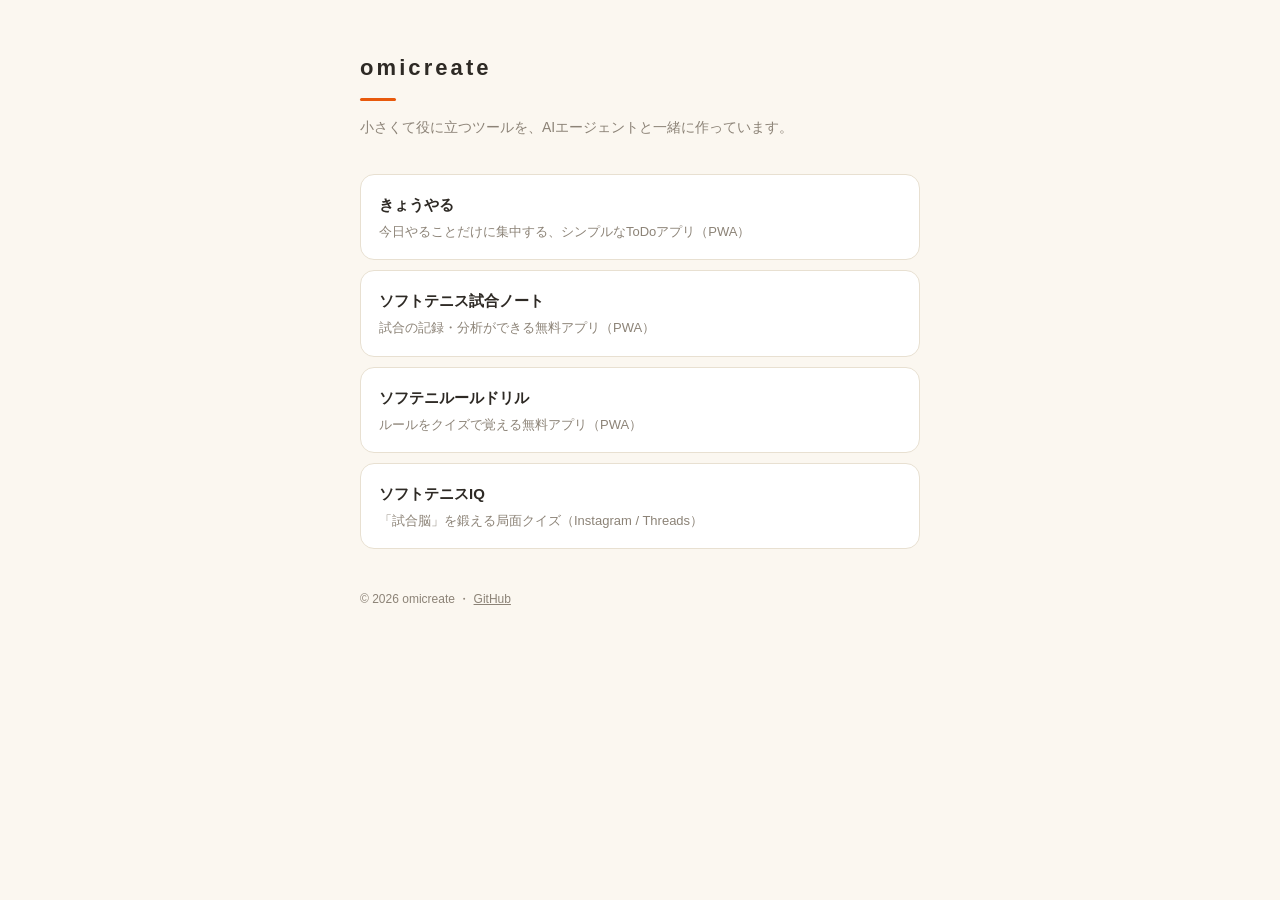
==== index.html @ e453bd3f "omicreateホームページ初版 — プロダクト一覧とTWA用assetlinks.jsonの置き場 Co-Authored-By: Claude Fable 5 <noreply@anthropi" ====
<!DOCTYPE html>
<html lang="ja">
<head>
<meta charset="UTF-8">
<meta name="viewport" content="width=device-width, initial-scale=1">
<title>omicreate</title>
<meta name="description" content="小さくて役に立つツールを、AIエージェントと一緒に作っています。">
<style>
:root {
  --bg: #FBF7F0;
  --surface: #FFFFFF;
  --ink: #2E2A25;
  --ink-2: #8C8377;
  --line: #E8E0D1;
  --accent: #E8590C;
}
@media (prefers-color-scheme: dark) {
  :root {
    --bg: #1B1916; --surface: #27231E;
    --ink: #EDE6DB; --ink-2: #9C9285; --line: #3B352C; --accent: #F26A2E;
  }
}
* { box-sizing: border-box; margin: 0; padding: 0; }
body {
  font-family: -apple-system, BlinkMacSystemFont, "Hiragino Sans", "Noto Sans JP", sans-serif;
  background: var(--bg);
  color: var(--ink);
  line-height: 1.8;
  min-height: 100dvh;
  display: flex;
  justify-content: center;
  padding: 48px 20px;
}
main { max-width: 560px; width: 100%; }
h1 {
  font-size: 22px;
  letter-spacing: .14em;
  margin-bottom: 6px;
}
h1::after {
  content: "";
  display: block;
  width: 36px; height: 3px;
  background: var(--accent);
  border-radius: 2px;
  margin-top: 10px;
}
.tagline { color: var(--ink-2); font-size: 14px; margin: 14px 0 34px; }
.card {
  display: block;
  background: var(--surface);
  border: 1px solid var(--line);
  border-radius: 14px;
  padding: 16px 18px;
  margin-bottom: 10px;
  text-decoration: none;
  color: inherit;
  transition: transform .12s ease;
}
.card:active { transform: scale(.98); }
.card .name { font-weight: 800; font-size: 15px; }
.card .desc { font-size: 13px; color: var(--ink-2); margin-top: 2px; }
footer { margin-top: 40px; font-size: 12px; color: var(--ink-2); }
footer a { color: inherit; }
</style>
</head>
<body>
<main>
  <h1>omicreate</h1>
  <p class="tagline">小さくて役に立つツールを、AIエージェントと一緒に作っています。</p>

  <a class="card" href="https://omicreate.github.io/kyou-yaru/">
    <div class="name">きょうやる</div>
    <div class="desc">今日やることだけに集中する、シンプルなToDoアプリ（PWA）</div>
  </a>
  <a class="card" href="https://omicreate.github.io/soft-tennis-note/">
    <div class="name">ソフトテニス試合ノート</div>
    <div class="desc">試合の記録・分析ができる無料アプリ（PWA）</div>
  </a>
  <a class="card" href="https://omicreate.github.io/soft-tennis-rule-drill/">
    <div class="name">ソフテニルールドリル</div>
    <div class="desc">ルールをクイズで覚える無料アプリ（PWA）</div>
  </a>
  <a class="card" href="https://www.instagram.com/softtennis_iq/">
    <div class="name">ソフトテニスIQ</div>
    <div class="desc">「試合脳」を鍛える局面クイズ（Instagram / Threads）</div>
  </a>

  <footer>
    &copy; 2026 omicreate ・ <a href="https://github.com/omicreate">GitHub</a>
  </footer>
</main>
</body>
</html>
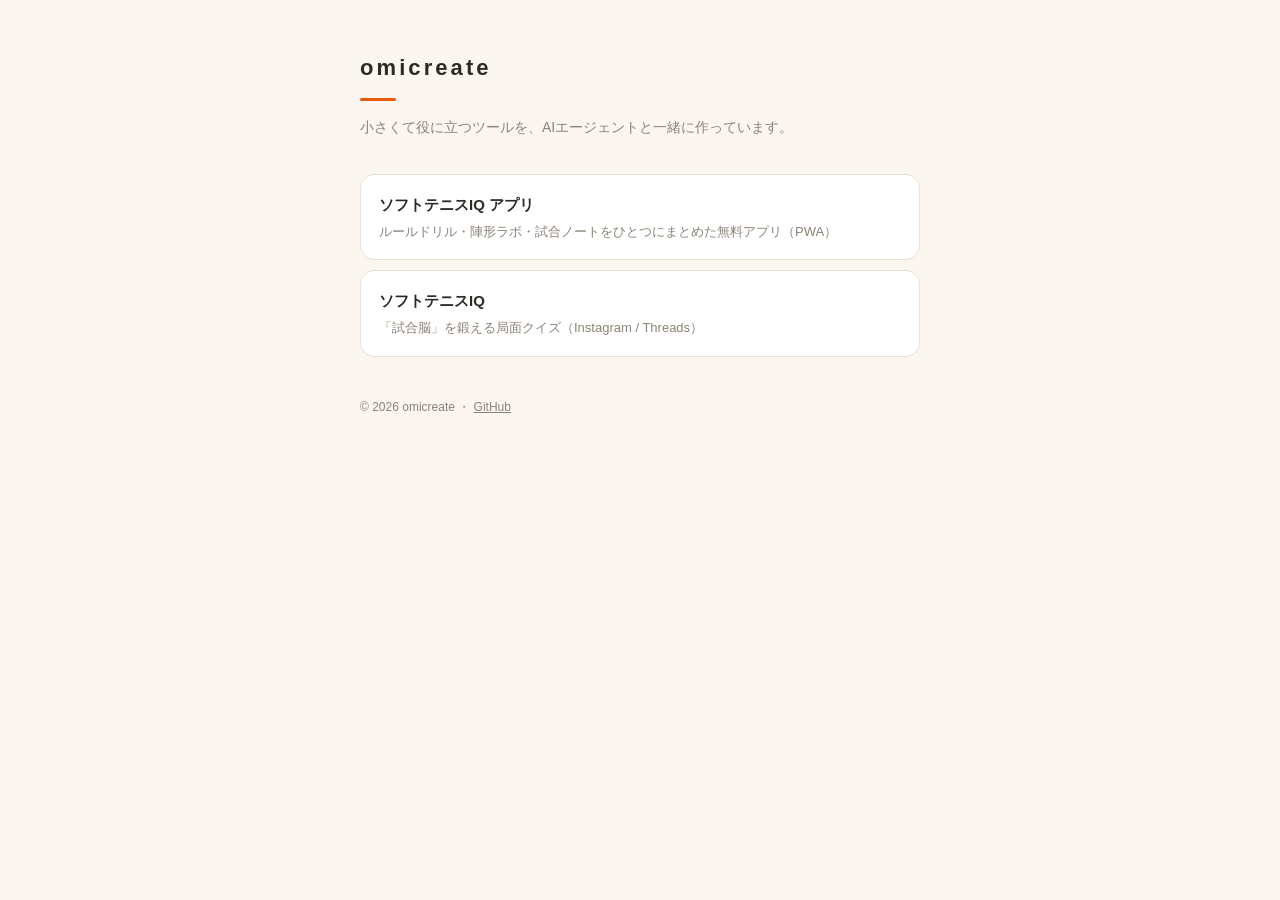
==== commit 14a3d817: "公開中のプロダクトを統合アプリ「ソフトテニスIQ」に更新 旧3アプリは統合アプリへ転送済み。きょうやるは非公開にしたため一覧から外す。  Co-Authored-By: Claude Opus 5.5" ====
--- a/index.html
+++ b/index.html
@@ -69,17 +69,9 @@
   <h1>omicreate</h1>
   <p class="tagline">小さくて役に立つツールを、AIエージェントと一緒に作っています。</p>
 
-  <a class="card" href="https://omicreate.github.io/kyou-yaru/">
-    <div class="name">きょうやる</div>
-    <div class="desc">今日やることだけに集中する、シンプルなToDoアプリ（PWA）</div>
-  </a>
-  <a class="card" href="https://omicreate.github.io/soft-tennis-note/">
-    <div class="name">ソフトテニス試合ノート</div>
-    <div class="desc">試合の記録・分析ができる無料アプリ（PWA）</div>
-  </a>
-  <a class="card" href="https://omicreate.github.io/soft-tennis-rule-drill/">
-    <div class="name">ソフテニルールドリル</div>
-    <div class="desc">ルールをクイズで覚える無料アプリ（PWA）</div>
+  <a class="card" href="https://omicreate.github.io/softtennis-iq/?src=gh_home">
+    <div class="name">ソフトテニスIQ アプリ</div>
+    <div class="desc">ルールドリル・陣形ラボ・試合ノートをひとつにまとめた無料アプリ（PWA）</div>
   </a>
   <a class="card" href="https://www.instagram.com/softtennis_iq/">
     <div class="name">ソフトテニスIQ</div>
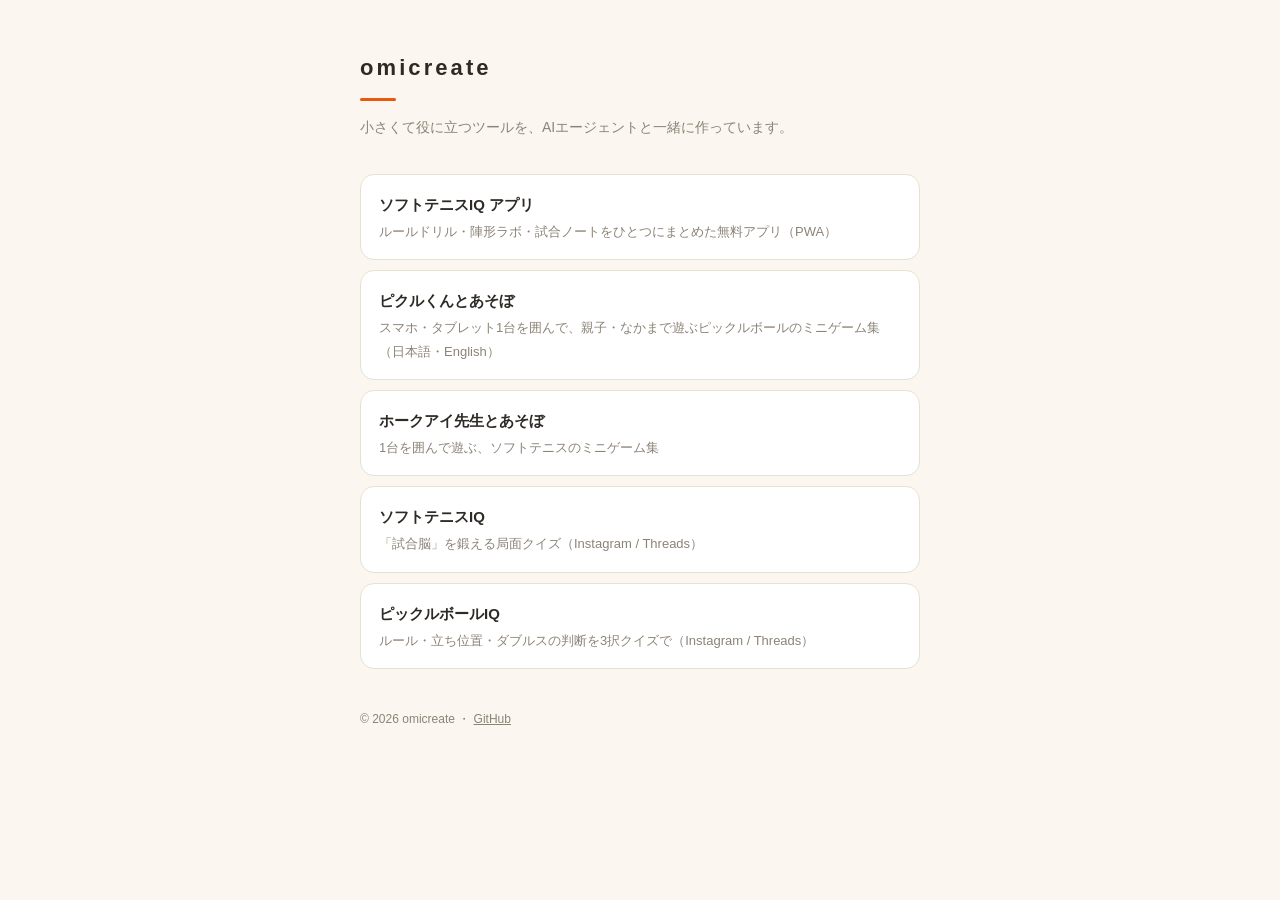
==== commit 36f7e8cd: "公開中のプロダクトに「ピクルくんとあそぼ」「ホークアイ先生とあそぼ」と ピックルボールIQ を追加 Co-Authored-By: Claude Opus 5.5 <noreply@anthropic" ====
--- a/index.html
+++ b/index.html
@@ -73,9 +73,21 @@
     <div class="name">ソフトテニスIQ アプリ</div>
     <div class="desc">ルールドリル・陣形ラボ・試合ノートをひとつにまとめた無料アプリ（PWA）</div>
   </a>
+  <a class="card" href="https://omicreate.github.io/pickle-asobi/?src=gh_home">
+    <div class="name">ピクルくんとあそぼ</div>
+    <div class="desc">スマホ・タブレット1台を囲んで、親子・なかまで遊ぶピックルボールのミニゲーム集（日本語・English）</div>
+  </a>
+  <a class="card" href="https://omicreate.github.io/softtennis-asobi/?src=gh_home">
+    <div class="name">ホークアイ先生とあそぼ</div>
+    <div class="desc">1台を囲んで遊ぶ、ソフトテニスのミニゲーム集</div>
+  </a>
   <a class="card" href="https://www.instagram.com/softtennis_iq/">
     <div class="name">ソフトテニスIQ</div>
     <div class="desc">「試合脳」を鍛える局面クイズ（Instagram / Threads）</div>
+  </a>
+  <a class="card" href="https://www.instagram.com/pickleballiq_jp/">
+    <div class="name">ピックルボールIQ</div>
+    <div class="desc">ルール・立ち位置・ダブルスの判断を3択クイズで（Instagram / Threads）</div>
   </a>
 
   <footer>
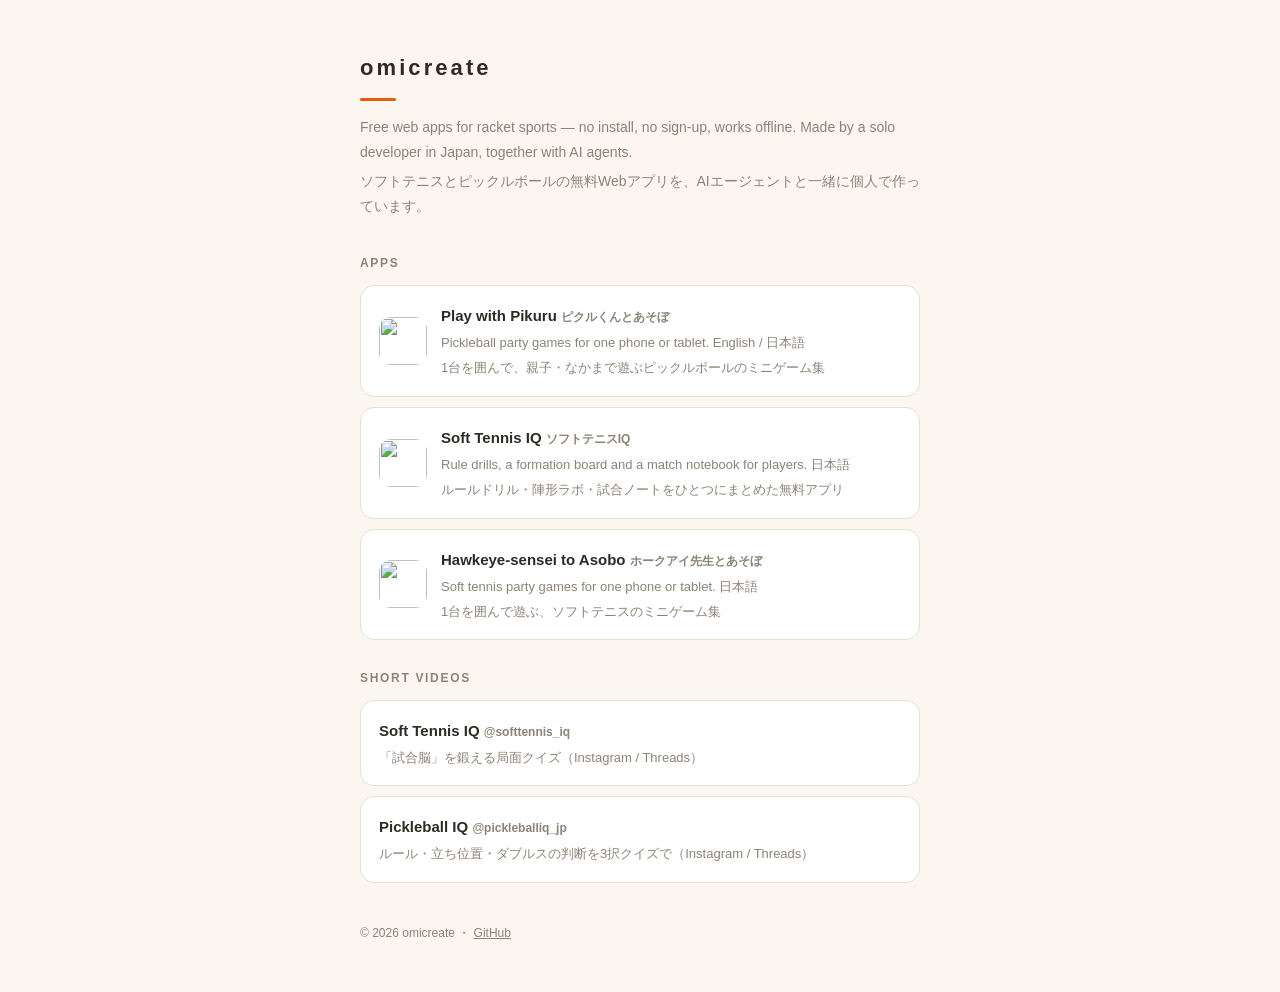
==== commit 7ba54b92: "Homepage: English-first bilingual, app icons, OG tags Co-Authored-By: Claude Opus 5.5 <noreply@anthr" ====
--- a/index.html
+++ b/index.html
@@ -1,10 +1,16 @@
 <!DOCTYPE html>
-<html lang="ja">
+<html lang="en">
 <head>
 <meta charset="UTF-8">
 <meta name="viewport" content="width=device-width, initial-scale=1">
-<title>omicreate</title>
-<meta name="description" content="小さくて役に立つツールを、AIエージェントと一緒に作っています。">
+<title>omicreate — free web apps for racket sports</title>
+<meta name="description" content="Free, offline-ready web apps for soft tennis and pickleball. ソフトテニスとピックルボールの無料Webアプリ。">
+<meta property="og:type" content="website">
+<meta property="og:url" content="https://omicreate.github.io/">
+<meta property="og:title" content="omicreate">
+<meta property="og:description" content="Free, offline-ready web apps for soft tennis and pickleball. ソフトテニスとピックルボールの無料Webアプリ。">
+<meta name="twitter:card" content="summary">
+<link rel="canonical" href="https://omicreate.github.io/">
 <style>
 :root {
   --bg: #FBF7F0;
@@ -60,6 +66,12 @@
 .card:active { transform: scale(.98); }
 .card .name { font-weight: 800; font-size: 15px; }
 .card .desc { font-size: 13px; color: var(--ink-2); margin-top: 2px; }
+.card { display: flex; gap: 14px; align-items: center; }
+.card:hover { border-color: var(--accent); }
+.card img { width: 48px; height: 48px; border-radius: 12px; flex: none; }
+.card .ja { font-size: 12px; color: var(--ink-2); }
+h2 { font-size: 12px; letter-spacing: .14em; color: var(--ink-2); text-transform: uppercase; margin: 28px 0 10px; }
+.tagline .ja { display: block; margin-top: 4px; }
 footer { margin-top: 40px; font-size: 12px; color: var(--ink-2); }
 footer a { color: inherit; }
 </style>
@@ -67,27 +79,47 @@
 <body>
 <main>
   <h1>omicreate</h1>
-  <p class="tagline">小さくて役に立つツールを、AIエージェントと一緒に作っています。</p>
+  <p class="tagline">Free web apps for racket sports — no install, no sign-up, works offline. Made by a solo developer in Japan, together with AI agents.
+    <span class="ja" lang="ja">ソフトテニスとピックルボールの無料Webアプリを、AIエージェントと一緒に個人で作っています。</span></p>
 
+  <h2>Apps</h2>
+  <a class="card" href="https://omicreate.github.io/pickle-asobi/?src=gh_home">
+    <img src="https://omicreate.github.io/pickle-asobi/icon-192.png" alt="" loading="lazy">
+    <div>
+      <div class="name">Play with Pikuru <span class="ja" lang="ja">ピクルくんとあそぼ</span></div>
+      <div class="desc">Pickleball party games for one phone or tablet. English / 日本語</div>
+      <div class="desc" lang="ja">1台を囲んで、親子・なかまで遊ぶピックルボールのミニゲーム集</div>
+    </div>
+  </a>
   <a class="card" href="https://omicreate.github.io/softtennis-iq/?src=gh_home">
-    <div class="name">ソフトテニスIQ アプリ</div>
-    <div class="desc">ルールドリル・陣形ラボ・試合ノートをひとつにまとめた無料アプリ（PWA）</div>
-  </a>
-  <a class="card" href="https://omicreate.github.io/pickle-asobi/?src=gh_home">
-    <div class="name">ピクルくんとあそぼ</div>
-    <div class="desc">スマホ・タブレット1台を囲んで、親子・なかまで遊ぶピックルボールのミニゲーム集（日本語・English）</div>
+    <img src="https://omicreate.github.io/softtennis-iq/icon-192.png" alt="" loading="lazy">
+    <div>
+      <div class="name">Soft Tennis IQ <span class="ja" lang="ja">ソフトテニスIQ</span></div>
+      <div class="desc">Rule drills, a formation board and a match notebook for players. 日本語</div>
+      <div class="desc" lang="ja">ルールドリル・陣形ラボ・試合ノートをひとつにまとめた無料アプリ</div>
+    </div>
   </a>
   <a class="card" href="https://omicreate.github.io/softtennis-asobi/?src=gh_home">
-    <div class="name">ホークアイ先生とあそぼ</div>
-    <div class="desc">1台を囲んで遊ぶ、ソフトテニスのミニゲーム集</div>
+    <img src="https://omicreate.github.io/softtennis-asobi/icon-192.png" alt="" loading="lazy">
+    <div>
+      <div class="name">Hawkeye-sensei to Asobo <span class="ja" lang="ja">ホークアイ先生とあそぼ</span></div>
+      <div class="desc">Soft tennis party games for one phone or tablet. 日本語</div>
+      <div class="desc" lang="ja">1台を囲んで遊ぶ、ソフトテニスのミニゲーム集</div>
+    </div>
   </a>
+
+  <h2>Short videos</h2>
   <a class="card" href="https://www.instagram.com/softtennis_iq/">
-    <div class="name">ソフトテニスIQ</div>
-    <div class="desc">「試合脳」を鍛える局面クイズ（Instagram / Threads）</div>
+    <div>
+      <div class="name">Soft Tennis IQ <span class="ja" lang="ja">@softtennis_iq</span></div>
+      <div class="desc" lang="ja">「試合脳」を鍛える局面クイズ（Instagram / Threads）</div>
+    </div>
   </a>
   <a class="card" href="https://www.instagram.com/pickleballiq_jp/">
-    <div class="name">ピックルボールIQ</div>
-    <div class="desc">ルール・立ち位置・ダブルスの判断を3択クイズで（Instagram / Threads）</div>
+    <div>
+      <div class="name">Pickleball IQ <span class="ja" lang="ja">@pickleballiq_jp</span></div>
+      <div class="desc" lang="ja">ルール・立ち位置・ダブルスの判断を3択クイズで（Instagram / Threads）</div>
+    </div>
   </a>
 
   <footer>
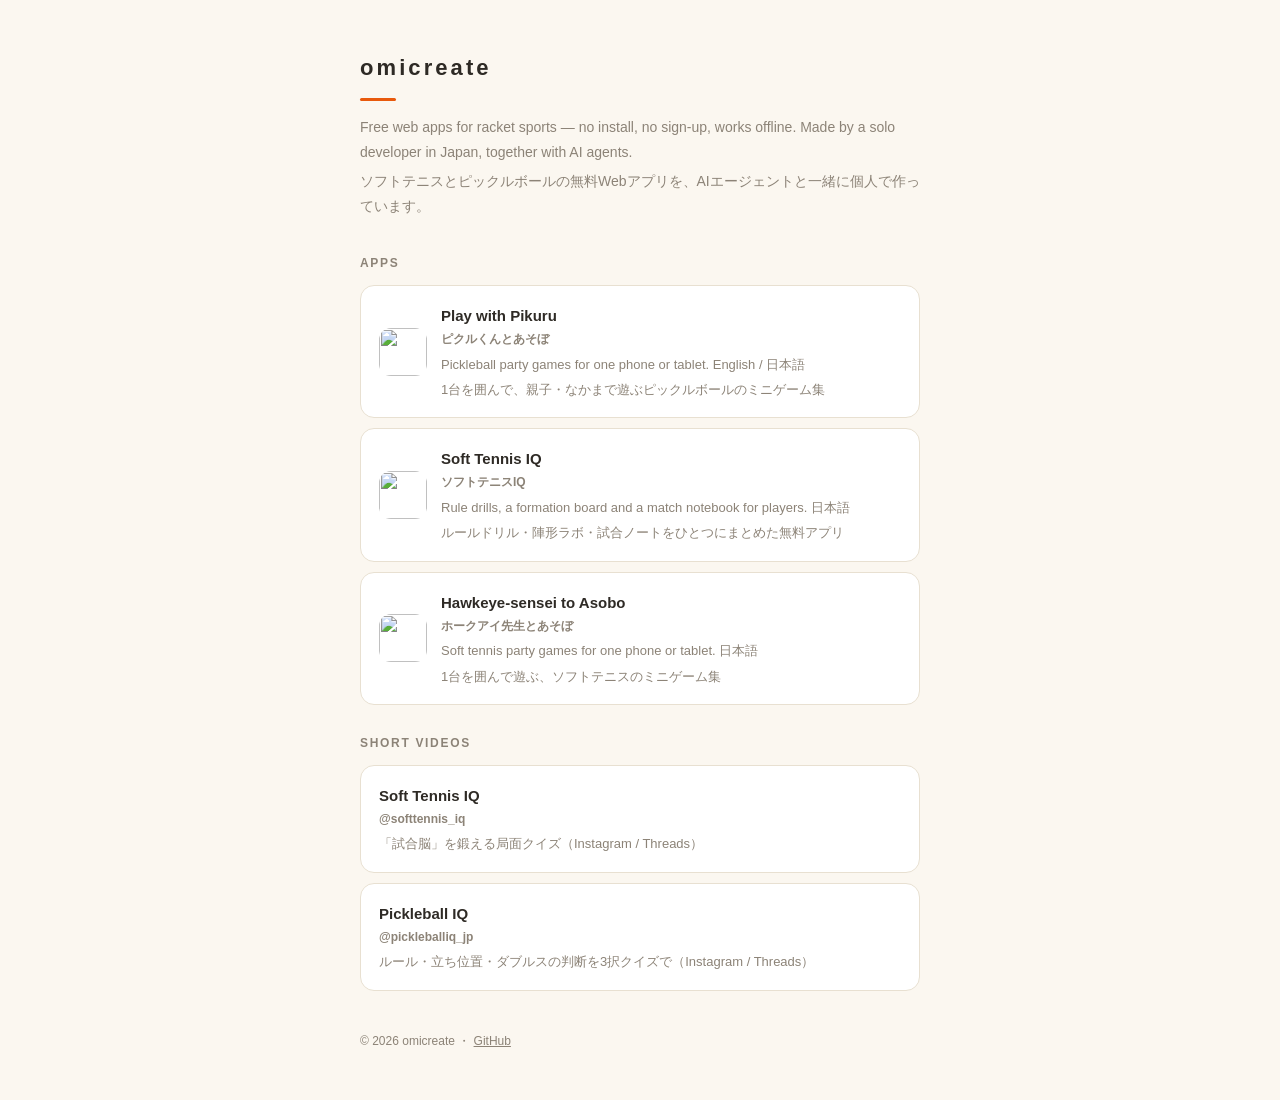
==== commit ee7a6a9b: "Homepage: put Japanese app names on their own line Co-Authored-By: Claude Opus 5.5 <noreply@anthropi" ====
--- a/index.html
+++ b/index.html
@@ -69,7 +69,7 @@
 .card { display: flex; gap: 14px; align-items: center; }
 .card:hover { border-color: var(--accent); }
 .card img { width: 48px; height: 48px; border-radius: 12px; flex: none; }
-.card .ja { font-size: 12px; color: var(--ink-2); }
+.card .name .ja { display: block; font-size: 12px; font-weight: 600; color: var(--ink-2); }
 h2 { font-size: 12px; letter-spacing: .14em; color: var(--ink-2); text-transform: uppercase; margin: 28px 0 10px; }
 .tagline .ja { display: block; margin-top: 4px; }
 footer { margin-top: 40px; font-size: 12px; color: var(--ink-2); }
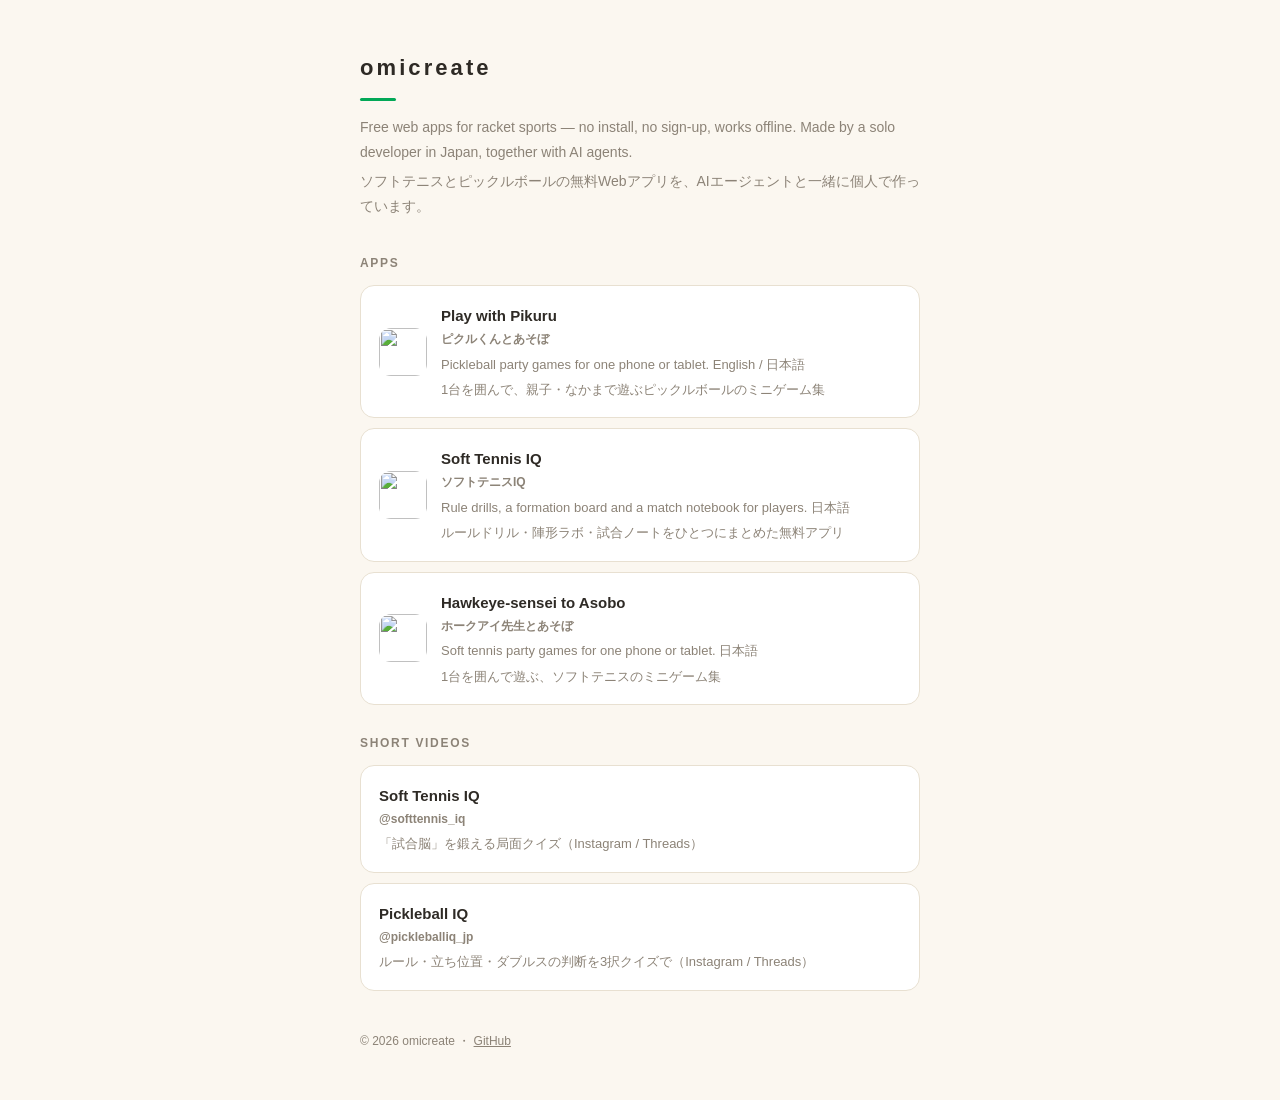
==== commit d43e60cb: "Homepage: match brand icon — green accent, favicon and og:image Co-Authored-By: Claude Opus 5.5 <nor" ====
--- a/index.html
+++ b/index.html
@@ -10,6 +10,9 @@
 <meta property="og:title" content="omicreate">
 <meta property="og:description" content="Free, offline-ready web apps for soft tennis and pickleball. ソフトテニスとピックルボールの無料Webアプリ。">
 <meta name="twitter:card" content="summary">
+<meta property="og:image" content="https://omicreate.github.io/icon.png">
+<link rel="icon" type="image/png" href="/icon.png">
+<link rel="apple-touch-icon" href="/icon.png">
 <link rel="canonical" href="https://omicreate.github.io/">
 <style>
 :root {
@@ -18,12 +21,12 @@
   --ink: #2E2A25;
   --ink-2: #8C8377;
   --line: #E8E0D1;
-  --accent: #E8590C;
+  --accent: #02A857;
 }
 @media (prefers-color-scheme: dark) {
   :root {
     --bg: #1B1916; --surface: #27231E;
-    --ink: #EDE6DB; --ink-2: #9C9285; --line: #3B352C; --accent: #F26A2E;
+    --ink: #EDE6DB; --ink-2: #9C9285; --line: #3B352C; --accent: #3CE15B;
   }
 }
 * { box-sizing: border-box; margin: 0; padding: 0; }
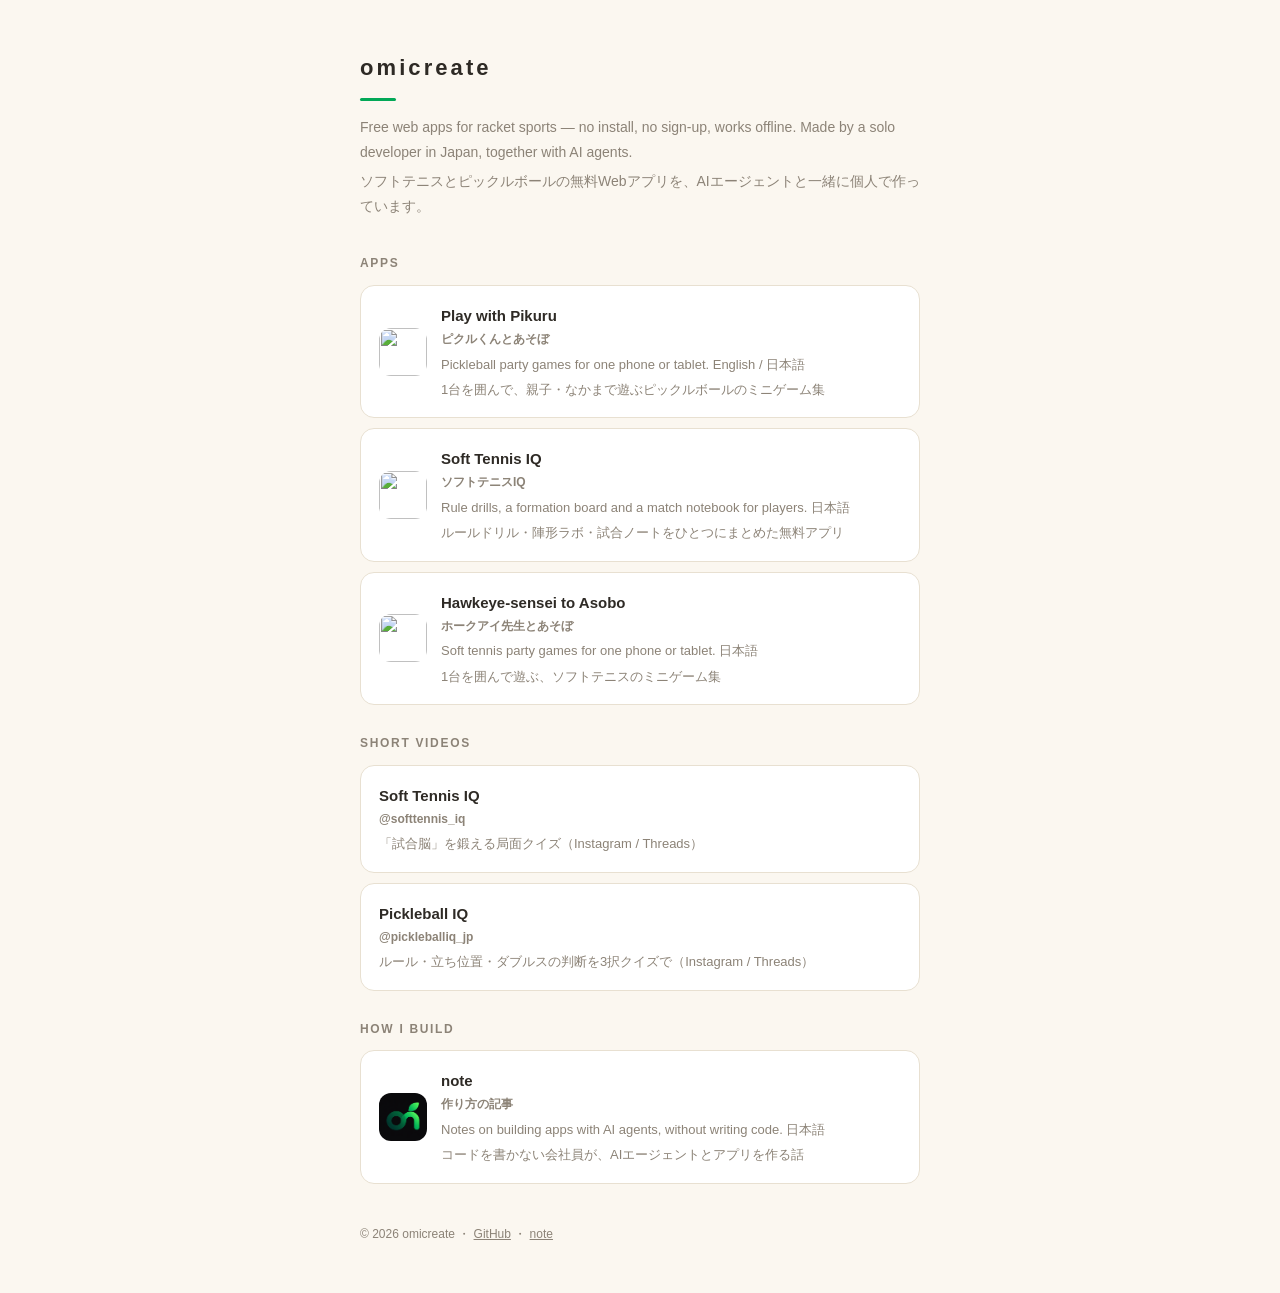
==== commit 6dc553e5: "Homepage: link to note (how I build) Co-Authored-By: Claude Opus 5.5 <noreply@anthropic.com>" ====
--- a/index.html
+++ b/index.html
@@ -125,8 +125,18 @@
     </div>
   </a>
 
+  <h2>How I build</h2>
+  <a class="card" href="https://note.com/omicreate">
+    <img src="/icon.png" alt="" loading="lazy">
+    <div>
+      <div class="name">note <span class="ja" lang="ja">作り方の記事</span></div>
+      <div class="desc">Notes on building apps with AI agents, without writing code. 日本語</div>
+      <div class="desc" lang="ja">コードを書かない会社員が、AIエージェントとアプリを作る話</div>
+    </div>
+  </a>
+
   <footer>
-    &copy; 2026 omicreate ・ <a href="https://github.com/omicreate">GitHub</a>
+    &copy; 2026 omicreate ・ <a href="https://github.com/omicreate">GitHub</a> ・ <a href="https://note.com/omicreate">note</a>
   </footer>
 </main>
 </body>
